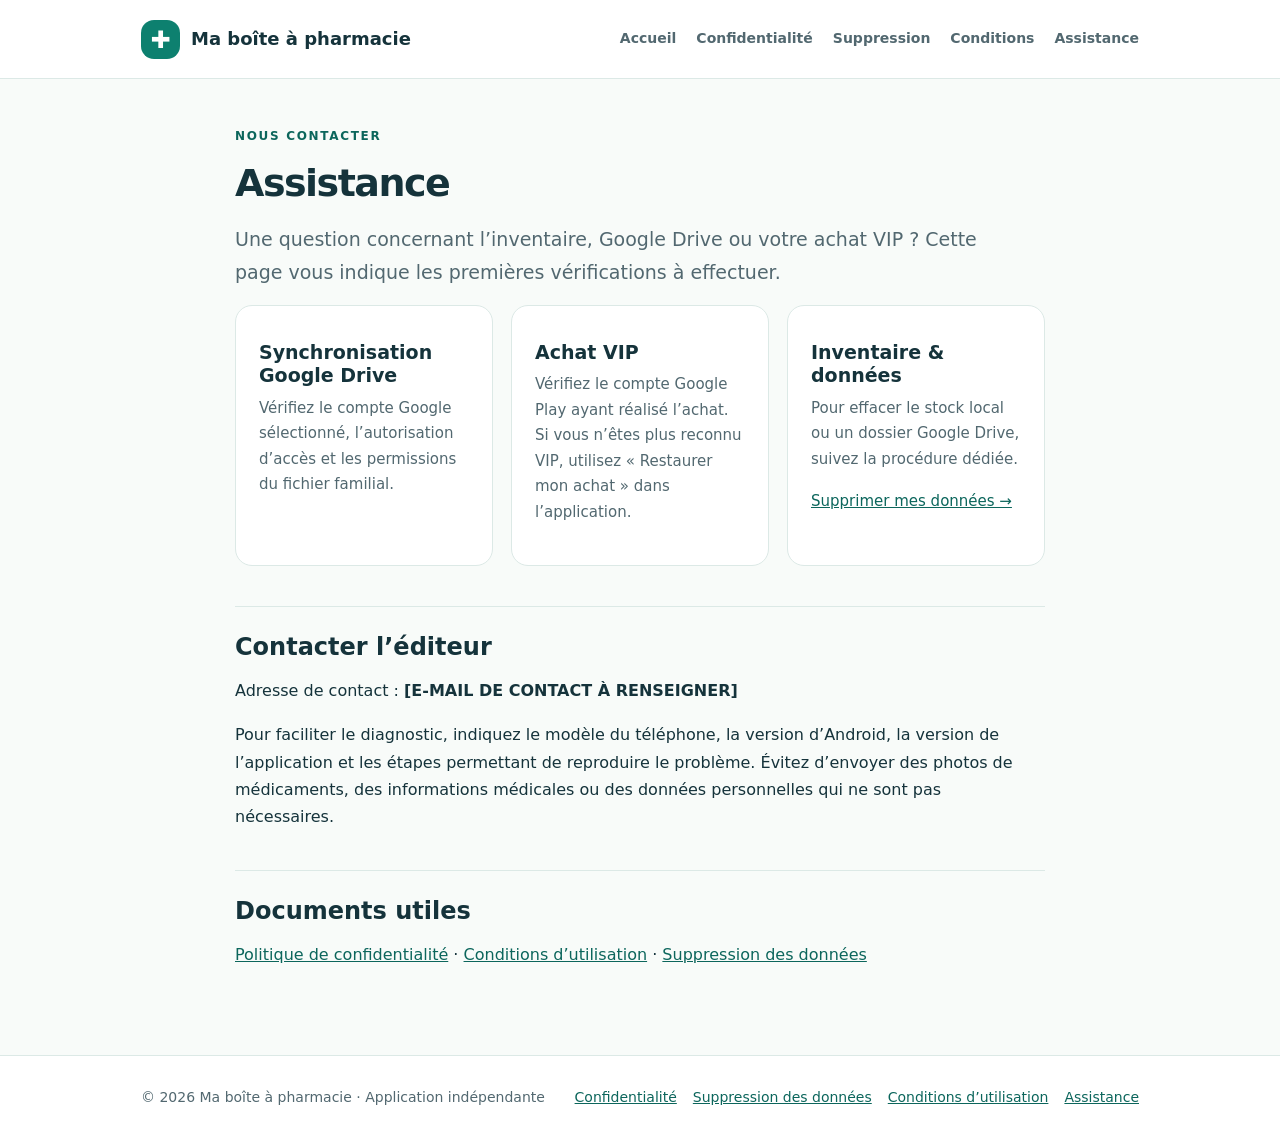
==== assistance.html @ 90584072 "Add files via upload" ====
<!doctype html><html lang="fr"><head><meta charset="utf-8"><meta name="viewport" content="width=device-width,initial-scale=1"><meta name="description" content="Aide et contact pour Ma boîte à pharmacie, synchronisation familiale et achat VIP."><meta name="theme-color" content="#0d806f"><title>Assistance · Ma boîte à pharmacie</title><link rel="stylesheet" href="assets/style.css"></head><body><a class="skip" href="#contenu">Aller au contenu</a><header class="top"><div class="wrap nav"><a class="brand" href="index.html"><span class="logo" aria-hidden="true">✚</span> Ma boîte à pharmacie</a><nav class="links" aria-label="Navigation principale"><a href="index.html">Accueil</a><a href="confidentialite.html">Confidentialité</a><a href="suppression.html">Suppression</a><a href="conditions.html">Conditions</a><a href="assistance.html">Assistance</a></nav></div></header><main id="contenu"><div class="wrap doc"><span class="eyebrow">Nous contacter</span><h1>Assistance</h1><p class="lead">Une question concernant l’inventaire, Google Drive ou votre achat VIP ? Cette page vous indique les premières vérifications à effectuer.</p><div class="grid" style="grid-template-columns:repeat(auto-fit,minmax(220px,1fr))"><article class="tile"><h3>Synchronisation Google Drive</h3><p>Vérifiez le compte Google sélectionné, l’autorisation d’accès et les permissions du fichier familial.</p></article><article class="tile"><h3>Achat VIP</h3><p>Vérifiez le compte Google Play ayant réalisé l’achat. Si vous n’êtes plus reconnu VIP, utilisez « Restaurer mon achat » dans l’application.</p></article><article class="tile"><h3>Inventaire & données</h3><p>Pour effacer le stock local ou un dossier Google Drive, suivez la procédure dédiée.</p><p><a href="suppression.html">Supprimer mes données →</a></p></article></div><h2>Contacter l’éditeur</h2><p>Adresse de contact : <strong>[E-MAIL DE CONTACT À RENSEIGNER]</strong></p><p>Pour faciliter le diagnostic, indiquez le modèle du téléphone, la version d’Android, la version de l’application et les étapes permettant de reproduire le problème. Évitez d’envoyer des photos de médicaments, des informations médicales ou des données personnelles qui ne sont pas nécessaires.</p><h2>Documents utiles</h2><p><a href="confidentialite.html">Politique de confidentialité</a> · <a href="conditions.html">Conditions d’utilisation</a> · <a href="suppression.html">Suppression des données</a></p></div></main><footer class="foot"><div class="wrap footflex"><span class="small">© 2026 Ma boîte à pharmacie · Application indépendante</span><nav><a href="confidentialite.html">Confidentialité</a><a href="suppression.html">Suppression des données</a><a href="conditions.html">Conditions d’utilisation</a><a href="assistance.html">Assistance</a></nav></div></footer></body></html>
---- assets/style.css ----
:root{--ink:#15333b;--muted:#526870;--teal:#0d806f;--teal2:#0c665c;--pale:#eaf6f1;--line:#dce9e6;--bg:#f8fbf9;--white:#fff}*{box-sizing:border-box}html{scroll-behavior:smooth}body{margin:0;color:var(--ink);background:var(--bg);font-family:system-ui,-apple-system,'Segoe UI',sans-serif;line-height:1.7}a{color:var(--teal2)}a:hover{text-decoration-thickness:2px}.wrap{max-width:1050px;margin:auto;padding:0 26px}.skip{position:absolute;left:-999px}.skip:focus{left:12px;top:12px;background:#fff;padding:8px;z-index:10}.top{background:rgba(255,255,255,.95);border-bottom:1px solid var(--line)}.nav{display:flex;gap:22px;align-items:center;justify-content:space-between;min-height:78px}.brand{display:flex;align-items:center;gap:11px;color:var(--ink);text-decoration:none;font-family:system-ui,-apple-system,'Segoe UI',sans-serif;font-weight:800;font-size:18px}.logo{width:39px;height:39px;background:var(--teal);display:grid;place-items:center;border-radius:13px;color:#fff;font-size:24px}.links{display:flex;flex-wrap:wrap;gap:20px}.links a{font-size:14px;text-decoration:none;color:var(--muted);font-weight:700}.links a:hover{color:var(--teal)}.hero{background:linear-gradient(125deg,#e3f5ed,#fbfdfa 70%);padding:82px 0 72px;border-bottom:1px solid var(--line)}.eyebrow{text-transform:uppercase;letter-spacing:.14em;font-weight:800;font-size:12px;color:var(--teal2)}h1,h2,h3{font-family:system-ui,-apple-system,'Segoe UI',sans-serif;line-height:1.24}h1{font-size:clamp(36px,5vw,58px);max-width:780px;letter-spacing:-.04em;margin:12px 0 16px}h2{font-size:27px;margin:40px 0 14px}h3{font-size:19px;margin:26px 0 10px}p{margin:0 0 17px}.lead{color:var(--muted);font-size:19px;max-width:750px}.tag{display:inline-block;border:1px solid #b8ded0;background:#f1faf5;border-radius:999px;padding:3px 12px;font-size:12px;color:var(--teal2);font-weight:700}.actions{display:flex;gap:12px;flex-wrap:wrap;margin-top:25px}.button{background:var(--teal);color:#fff;text-decoration:none;border-radius:10px;padding:12px 19px;font-weight:700;display:inline-block}.button:hover{background:var(--teal2)}.button.alt{background:#fff;color:var(--teal2);border:1px solid #b7dcd2}.section{padding:56px 0}.grid{display:grid;grid-template-columns:repeat(3,1fr);gap:18px}.tile{background:#fff;border:1px solid var(--line);border-radius:17px;padding:23px}.tile h3{margin:12px 0 8px}.tile p{color:var(--muted);font-size:15px}.pict{font-size:27px;color:var(--teal)}.notice{border-left:4px solid var(--teal);background:var(--pale);padding:17px 20px;border-radius:0 10px 10px 0;margin:22px 0}.doc{max-width:810px;padding:42px 0 70px}.doc h1{font-size:38px}.doc h2{border-top:1px solid var(--line);padding-top:26px;font-size:24px}.doc li{margin-bottom:8px}.toc{background:#fff;border:1px solid var(--line);padding:17px 24px;border-radius:14px;margin:25px 0}.toc ol{margin:8px 0;padding-left:20px}.toc li{margin:3px 0}.small{font-size:14px;color:var(--muted)}.foot{border-top:1px solid var(--line);padding:30px 0;background:#fff}.footflex{display:flex;justify-content:space-between;gap:20px;flex-wrap:wrap}.foot nav{display:flex;flex-wrap:wrap;gap:16px}.foot a{font-size:14px}.alert{padding:14px 17px;border:1px dashed #c49d56;background:#fff9eb;border-radius:9px}.steps{counter-reset:st}.step{display:flex;gap:15px;margin:24px 0}.num{flex-shrink:0;display:grid;place-items:center;width:33px;height:33px;border-radius:50%;background:var(--pale);color:var(--teal);font-weight:800}.step h3{margin:1px 0 5px}@media(max-width:700px){.nav{align-items:flex-start;flex-direction:column;padding-top:16px;padding-bottom:16px;gap:12px}.links{gap:12px}.grid{grid-template-columns:1fr}.hero{padding:54px 0}.section{padding:34px 0}.doc{padding-top:28px}h1{font-size:36px}}
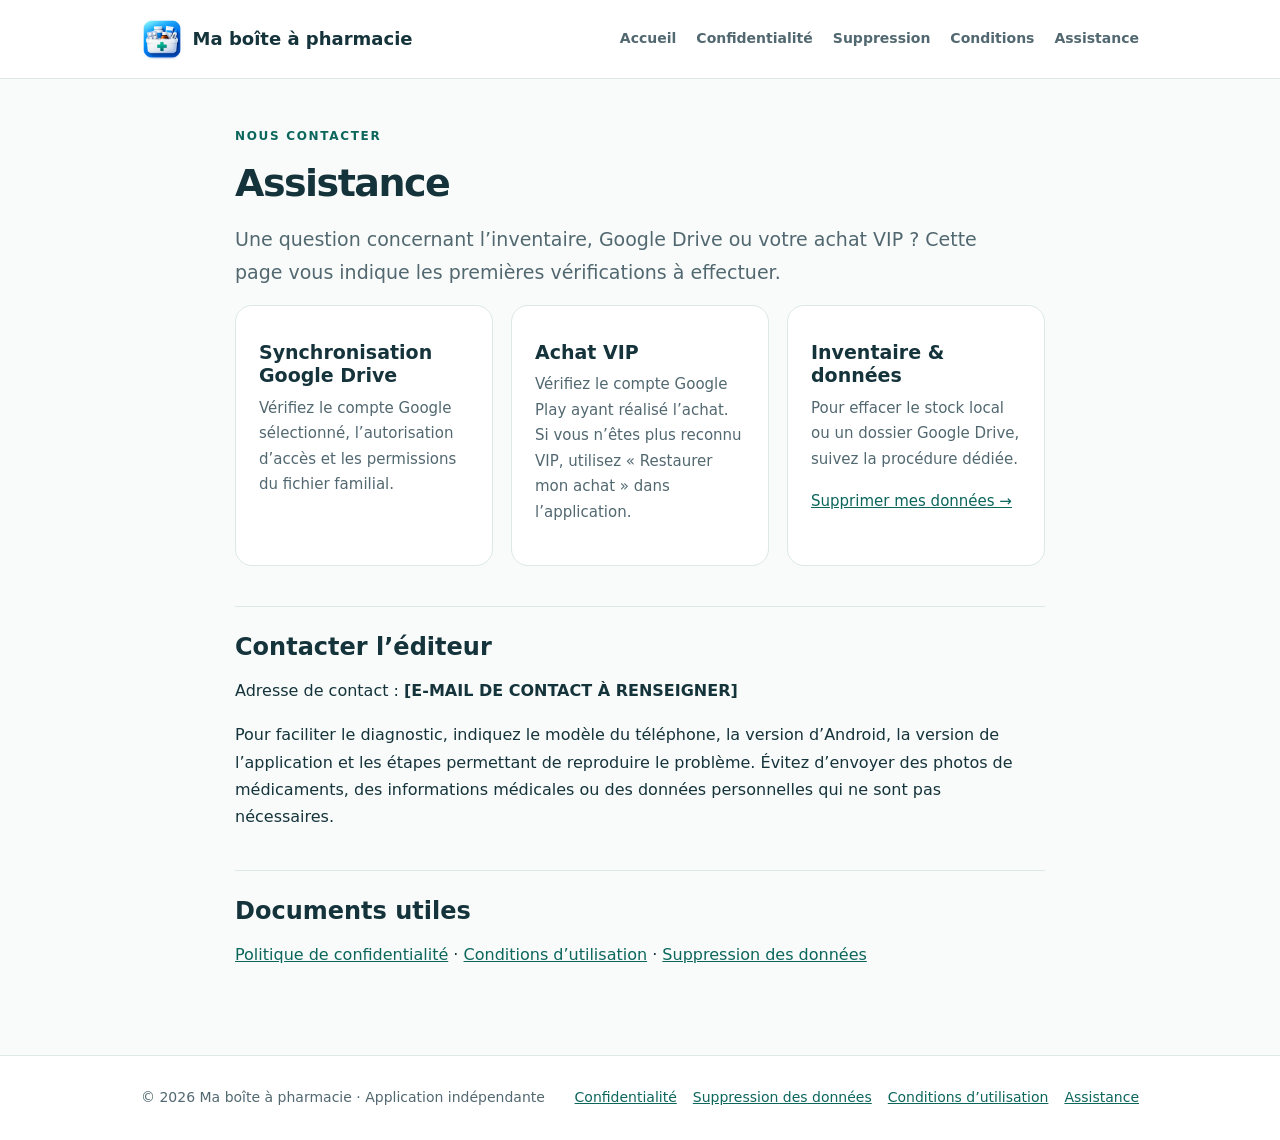
==== commit 135843ef: "Ajout de screenshot, ainsi que les icones" ====
--- a/assistance.html
+++ b/assistance.html
@@ -1 +1,2 @@
-<!doctype html><html lang="fr"><head><meta charset="utf-8"><meta name="viewport" content="width=device-width,initial-scale=1"><meta name="description" content="Aide et contact pour Ma boîte à pharmacie, synchronisation familiale et achat VIP."><meta name="theme-color" content="#0d806f"><title>Assistance · Ma boîte à pharmacie</title><link rel="stylesheet" href="assets/style.css"></head><body><a class="skip" href="#contenu">Aller au contenu</a><header class="top"><div class="wrap nav"><a class="brand" href="index.html"><span class="logo" aria-hidden="true">✚</span> Ma boîte à pharmacie</a><nav class="links" aria-label="Navigation principale"><a href="index.html">Accueil</a><a href="confidentialite.html">Confidentialité</a><a href="suppression.html">Suppression</a><a href="conditions.html">Conditions</a><a href="assistance.html">Assistance</a></nav></div></header><main id="contenu"><div class="wrap doc"><span class="eyebrow">Nous contacter</span><h1>Assistance</h1><p class="lead">Une question concernant l’inventaire, Google Drive ou votre achat VIP ? Cette page vous indique les premières vérifications à effectuer.</p><div class="grid" style="grid-template-columns:repeat(auto-fit,minmax(220px,1fr))"><article class="tile"><h3>Synchronisation Google Drive</h3><p>Vérifiez le compte Google sélectionné, l’autorisation d’accès et les permissions du fichier familial.</p></article><article class="tile"><h3>Achat VIP</h3><p>Vérifiez le compte Google Play ayant réalisé l’achat. Si vous n’êtes plus reconnu VIP, utilisez « Restaurer mon achat » dans l’application.</p></article><article class="tile"><h3>Inventaire & données</h3><p>Pour effacer le stock local ou un dossier Google Drive, suivez la procédure dédiée.</p><p><a href="suppression.html">Supprimer mes données →</a></p></article></div><h2>Contacter l’éditeur</h2><p>Adresse de contact : <strong>[E-MAIL DE CONTACT À RENSEIGNER]</strong></p><p>Pour faciliter le diagnostic, indiquez le modèle du téléphone, la version d’Android, la version de l’application et les étapes permettant de reproduire le problème. Évitez d’envoyer des photos de médicaments, des informations médicales ou des données personnelles qui ne sont pas nécessaires.</p><h2>Documents utiles</h2><p><a href="confidentialite.html">Politique de confidentialité</a> · <a href="conditions.html">Conditions d’utilisation</a> · <a href="suppression.html">Suppression des données</a></p></div></main><footer class="foot"><div class="wrap footflex"><span class="small">© 2026 Ma boîte à pharmacie · Application indépendante</span><nav><a href="confidentialite.html">Confidentialité</a><a href="suppression.html">Suppression des données</a><a href="conditions.html">Conditions d’utilisation</a><a href="assistance.html">Assistance</a></nav></div></footer></body></html>+<!DOCTYPE html>
+<html lang="fr"><head><meta charset="utf-8"/><meta content="width=device-width,initial-scale=1" name="viewport"/><meta content="Aide et contact pour Ma boîte à pharmacie, synchronisation familiale et achat VIP." name="description"/><meta content="#0d806f" name="theme-color"/><title>Assistance · Ma boîte à pharmacie</title><link href="assets/style.css" rel="stylesheet"/><link href="favicon.ico" rel="icon" type="image/x-icon"/><link href="assets/icon-192.png" rel="icon" sizes="192x192" type="image/png"/><link href="assets/apple-touch-icon.png" rel="apple-touch-icon"/></head><body><a class="skip" href="#contenu">Aller au contenu</a><header class="top"><div class="wrap nav"><a class="brand" href="index.html"><img alt="" class="brand-icon" height="42" src="assets/icone-application.png" width="42"/> Ma boîte à pharmacie</a><nav aria-label="Navigation principale" class="links"><a href="index.html">Accueil</a><a href="confidentialite.html">Confidentialité</a><a href="suppression.html">Suppression</a><a href="conditions.html">Conditions</a><a href="assistance.html">Assistance</a></nav></div></header><main id="contenu"><div class="wrap doc"><span class="eyebrow">Nous contacter</span><h1>Assistance</h1><p class="lead">Une question concernant l’inventaire, Google Drive ou votre achat VIP ? Cette page vous indique les premières vérifications à effectuer.</p><div class="grid" style="grid-template-columns:repeat(auto-fit,minmax(220px,1fr))"><article class="tile"><h3>Synchronisation Google Drive</h3><p>Vérifiez le compte Google sélectionné, l’autorisation d’accès et les permissions du fichier familial.</p></article><article class="tile"><h3>Achat VIP</h3><p>Vérifiez le compte Google Play ayant réalisé l’achat. Si vous n’êtes plus reconnu VIP, utilisez « Restaurer mon achat » dans l’application.</p></article><article class="tile"><h3>Inventaire &amp; données</h3><p>Pour effacer le stock local ou un dossier Google Drive, suivez la procédure dédiée.</p><p><a href="suppression.html">Supprimer mes données →</a></p></article></div><h2>Contacter l’éditeur</h2><p>Adresse de contact : <strong>[E-MAIL DE CONTACT À RENSEIGNER]</strong></p><p>Pour faciliter le diagnostic, indiquez le modèle du téléphone, la version d’Android, la version de l’application et les étapes permettant de reproduire le problème. Évitez d’envoyer des photos de médicaments, des informations médicales ou des données personnelles qui ne sont pas nécessaires.</p><h2>Documents utiles</h2><p><a href="confidentialite.html">Politique de confidentialité</a> · <a href="conditions.html">Conditions d’utilisation</a> · <a href="suppression.html">Suppression des données</a></p></div></main><footer class="foot"><div class="wrap footflex"><span class="small">© 2026 Ma boîte à pharmacie · Application indépendante</span><nav><a href="confidentialite.html">Confidentialité</a><a href="suppression.html">Suppression des données</a><a href="conditions.html">Conditions d’utilisation</a><a href="assistance.html">Assistance</a></nav></div></footer></body></html>
--- a/assets/style.css
+++ b/assets/style.css
@@ -1 +1,22 @@
-:root{--ink:#15333b;--muted:#526870;--teal:#0d806f;--teal2:#0c665c;--pale:#eaf6f1;--line:#dce9e6;--bg:#f8fbf9;--white:#fff}*{box-sizing:border-box}html{scroll-behavior:smooth}body{margin:0;color:var(--ink);background:var(--bg);font-family:system-ui,-apple-system,'Segoe UI',sans-serif;line-height:1.7}a{color:var(--teal2)}a:hover{text-decoration-thickness:2px}.wrap{max-width:1050px;margin:auto;padding:0 26px}.skip{position:absolute;left:-999px}.skip:focus{left:12px;top:12px;background:#fff;padding:8px;z-index:10}.top{background:rgba(255,255,255,.95);border-bottom:1px solid var(--line)}.nav{display:flex;gap:22px;align-items:center;justify-content:space-between;min-height:78px}.brand{display:flex;align-items:center;gap:11px;color:var(--ink);text-decoration:none;font-family:system-ui,-apple-system,'Segoe UI',sans-serif;font-weight:800;font-size:18px}.logo{width:39px;height:39px;background:var(--teal);display:grid;place-items:center;border-radius:13px;color:#fff;font-size:24px}.links{display:flex;flex-wrap:wrap;gap:20px}.links a{font-size:14px;text-decoration:none;color:var(--muted);font-weight:700}.links a:hover{color:var(--teal)}.hero{background:linear-gradient(125deg,#e3f5ed,#fbfdfa 70%);padding:82px 0 72px;border-bottom:1px solid var(--line)}.eyebrow{text-transform:uppercase;letter-spacing:.14em;font-weight:800;font-size:12px;color:var(--teal2)}h1,h2,h3{font-family:system-ui,-apple-system,'Segoe UI',sans-serif;line-height:1.24}h1{font-size:clamp(36px,5vw,58px);max-width:780px;letter-spacing:-.04em;margin:12px 0 16px}h2{font-size:27px;margin:40px 0 14px}h3{font-size:19px;margin:26px 0 10px}p{margin:0 0 17px}.lead{color:var(--muted);font-size:19px;max-width:750px}.tag{display:inline-block;border:1px solid #b8ded0;background:#f1faf5;border-radius:999px;padding:3px 12px;font-size:12px;color:var(--teal2);font-weight:700}.actions{display:flex;gap:12px;flex-wrap:wrap;margin-top:25px}.button{background:var(--teal);color:#fff;text-decoration:none;border-radius:10px;padding:12px 19px;font-weight:700;display:inline-block}.button:hover{background:var(--teal2)}.button.alt{background:#fff;color:var(--teal2);border:1px solid #b7dcd2}.section{padding:56px 0}.grid{display:grid;grid-template-columns:repeat(3,1fr);gap:18px}.tile{background:#fff;border:1px solid var(--line);border-radius:17px;padding:23px}.tile h3{margin:12px 0 8px}.tile p{color:var(--muted);font-size:15px}.pict{font-size:27px;color:var(--teal)}.notice{border-left:4px solid var(--teal);background:var(--pale);padding:17px 20px;border-radius:0 10px 10px 0;margin:22px 0}.doc{max-width:810px;padding:42px 0 70px}.doc h1{font-size:38px}.doc h2{border-top:1px solid var(--line);padding-top:26px;font-size:24px}.doc li{margin-bottom:8px}.toc{background:#fff;border:1px solid var(--line);padding:17px 24px;border-radius:14px;margin:25px 0}.toc ol{margin:8px 0;padding-left:20px}.toc li{margin:3px 0}.small{font-size:14px;color:var(--muted)}.foot{border-top:1px solid var(--line);padding:30px 0;background:#fff}.footflex{display:flex;justify-content:space-between;gap:20px;flex-wrap:wrap}.foot nav{display:flex;flex-wrap:wrap;gap:16px}.foot a{font-size:14px}.alert{padding:14px 17px;border:1px dashed #c49d56;background:#fff9eb;border-radius:9px}.steps{counter-reset:st}.step{display:flex;gap:15px;margin:24px 0}.num{flex-shrink:0;display:grid;place-items:center;width:33px;height:33px;border-radius:50%;background:var(--pale);color:var(--teal);font-weight:800}.step h3{margin:1px 0 5px}@media(max-width:700px){.nav{align-items:flex-start;flex-direction:column;padding-top:16px;padding-bottom:16px;gap:12px}.links{gap:12px}.grid{grid-template-columns:1fr}.hero{padding:54px 0}.section{padding:34px 0}.doc{padding-top:28px}h1{font-size:36px}}+:root{--ink:#15333b;--muted:#526870;--teal:#0d806f;--teal2:#0c665c;--pale:#eaf6f1;--line:#dce9e6;--bg:#f8fbf9;--white:#fff}*{box-sizing:border-box}html{scroll-behavior:smooth}body{margin:0;color:var(--ink);background:var(--bg);font-family:system-ui,-apple-system,'Segoe UI',sans-serif;line-height:1.7}a{color:var(--teal2)}a:hover{text-decoration-thickness:2px}.wrap{max-width:1050px;margin:auto;padding:0 26px}.skip{position:absolute;left:-999px}.skip:focus{left:12px;top:12px;background:#fff;padding:8px;z-index:10}.top{background:rgba(255,255,255,.95);border-bottom:1px solid var(--line)}.nav{display:flex;gap:22px;align-items:center;justify-content:space-between;min-height:78px}.brand{display:flex;align-items:center;gap:11px;color:var(--ink);text-decoration:none;font-family:system-ui,-apple-system,'Segoe UI',sans-serif;font-weight:800;font-size:18px}.logo{width:39px;height:39px;background:var(--teal);display:grid;place-items:center;border-radius:13px;color:#fff;font-size:24px}.links{display:flex;flex-wrap:wrap;gap:20px}.links a{font-size:14px;text-decoration:none;color:var(--muted);font-weight:700}.links a:hover{color:var(--teal)}.hero{background:linear-gradient(125deg,#e3f5ed,#fbfdfa 70%);padding:82px 0 72px;border-bottom:1px solid var(--line)}.eyebrow{text-transform:uppercase;letter-spacing:.14em;font-weight:800;font-size:12px;color:var(--teal2)}h1,h2,h3{font-family:system-ui,-apple-system,'Segoe UI',sans-serif;line-height:1.24}h1{font-size:clamp(36px,5vw,58px);max-width:780px;letter-spacing:-.04em;margin:12px 0 16px}h2{font-size:27px;margin:40px 0 14px}h3{font-size:19px;margin:26px 0 10px}p{margin:0 0 17px}.lead{color:var(--muted);font-size:19px;max-width:750px}.tag{display:inline-block;border:1px solid #b8ded0;background:#f1faf5;border-radius:999px;padding:3px 12px;font-size:12px;color:var(--teal2);font-weight:700}.actions{display:flex;gap:12px;flex-wrap:wrap;margin-top:25px}.button{background:var(--teal);color:#fff;text-decoration:none;border-radius:10px;padding:12px 19px;font-weight:700;display:inline-block}.button:hover{background:var(--teal2)}.button.alt{background:#fff;color:var(--teal2);border:1px solid #b7dcd2}.section{padding:56px 0}.grid{display:grid;grid-template-columns:repeat(3,1fr);gap:18px}.tile{background:#fff;border:1px solid var(--line);border-radius:17px;padding:23px}.tile h3{margin:12px 0 8px}.tile p{color:var(--muted);font-size:15px}.pict{font-size:27px;color:var(--teal)}.notice{border-left:4px solid var(--teal);background:var(--pale);padding:17px 20px;border-radius:0 10px 10px 0;margin:22px 0}.doc{max-width:810px;padding:42px 0 70px}.doc h1{font-size:38px}.doc h2{border-top:1px solid var(--line);padding-top:26px;font-size:24px}.doc li{margin-bottom:8px}.toc{background:#fff;border:1px solid var(--line);padding:17px 24px;border-radius:14px;margin:25px 0}.toc ol{margin:8px 0;padding-left:20px}.toc li{margin:3px 0}.small{font-size:14px;color:var(--muted)}.foot{border-top:1px solid var(--line);padding:30px 0;background:#fff}.footflex{display:flex;justify-content:space-between;gap:20px;flex-wrap:wrap}.foot nav{display:flex;flex-wrap:wrap;gap:16px}.foot a{font-size:14px}.alert{padding:14px 17px;border:1px dashed #c49d56;background:#fff9eb;border-radius:9px}.steps{counter-reset:st}.step{display:flex;gap:15px;margin:24px 0}.num{flex-shrink:0;display:grid;place-items:center;width:33px;height:33px;border-radius:50%;background:var(--pale);color:var(--teal);font-weight:800}.step h3{margin:1px 0 5px}@media(max-width:700px){.nav{align-items:flex-start;flex-direction:column;padding-top:16px;padding-bottom:16px;gap:12px}.links{gap:12px}.grid{grid-template-columns:1fr}.hero{padding:54px 0}.section{padding:34px 0}.doc{padding-top:28px}h1{font-size:36px}}
+/* Site V2 : vraie identité visuelle et captures Android */
+.brand { display:inline-flex; align-items:center; gap:.6rem; }
+.brand .brand-icon { width:42px; height:42px; object-fit:contain; border-radius:11px; flex-shrink:0; }
+.hero-layout { display:grid; grid-template-columns:minmax(0,1.45fr) minmax(220px,.65fr); align-items:center; gap:clamp(2rem,5vw,5rem); }
+.hero-copy { min-width:0; }
+.hero-visual { justify-self:center; text-align:center; max-width:260px; width:100%; border:8px solid #f1f5f5; border-radius:27px; background:#f8fbfa; box-shadow:0 22px 48px rgba(9,59,55,.18); transform:rotate(2deg); overflow:hidden; }
+.hero-visual img { display:block; width:100%; height:auto; max-height:390px; object-fit:cover; object-position:top; }
+.visual-label { display:block; padding:10px 12px; color:#184840; font-size:.79rem; font-weight:700; background:#edf7f3; }
+.showcase { background:#f2f8f6; }
+.showcase-intro { max-width:720px; }
+.screen-grid { display:grid; grid-template-columns:repeat(auto-fit,minmax(175px,1fr)); gap:20px; margin-top:26px; }
+.screen-card { background:white; overflow:hidden; border-radius:18px; border:1px solid #ddece8; box-shadow:0 8px 25px rgba(21,51,59,.07); display:flex; flex-direction:column; }
+.screen-card img { display:block; width:100%; aspect-ratio:9/16; object-fit:cover; object-position:top; background:#e7f1ee; }
+.screen-caption { padding:16px 15px 18px; }
+.screen-caption h3 { font-size:1rem; line-height:1.25; margin:0 0 8px; }
+.screen-caption p { font-size:.88rem; margin:0; line-height:1.5; color:#526870; }
+.screen-note { margin-top:20px; font-size:.85rem; color:#526870; }
+.future-shot { background:#e9f7f2; border-left:4px solid #0d806f; padding:18px 21px; border-radius:11px; margin:25px 0; }
+.future-shot p { margin:8px 0 0; }
+@media(max-width:700px){.hero-layout{grid-template-columns:1fr}.hero-visual{display:none}.screen-grid{grid-template-columns:repeat(2,minmax(0,1fr));gap:12px}.screen-caption{padding:13px 11px}.screen-caption h3{font-size:.9rem}.screen-caption p{font-size:.8rem}}
+@media(max-width:390px){.screen-grid{grid-template-columns:1fr 1fr}.brand .brand-icon{width:34px;height:34px}}
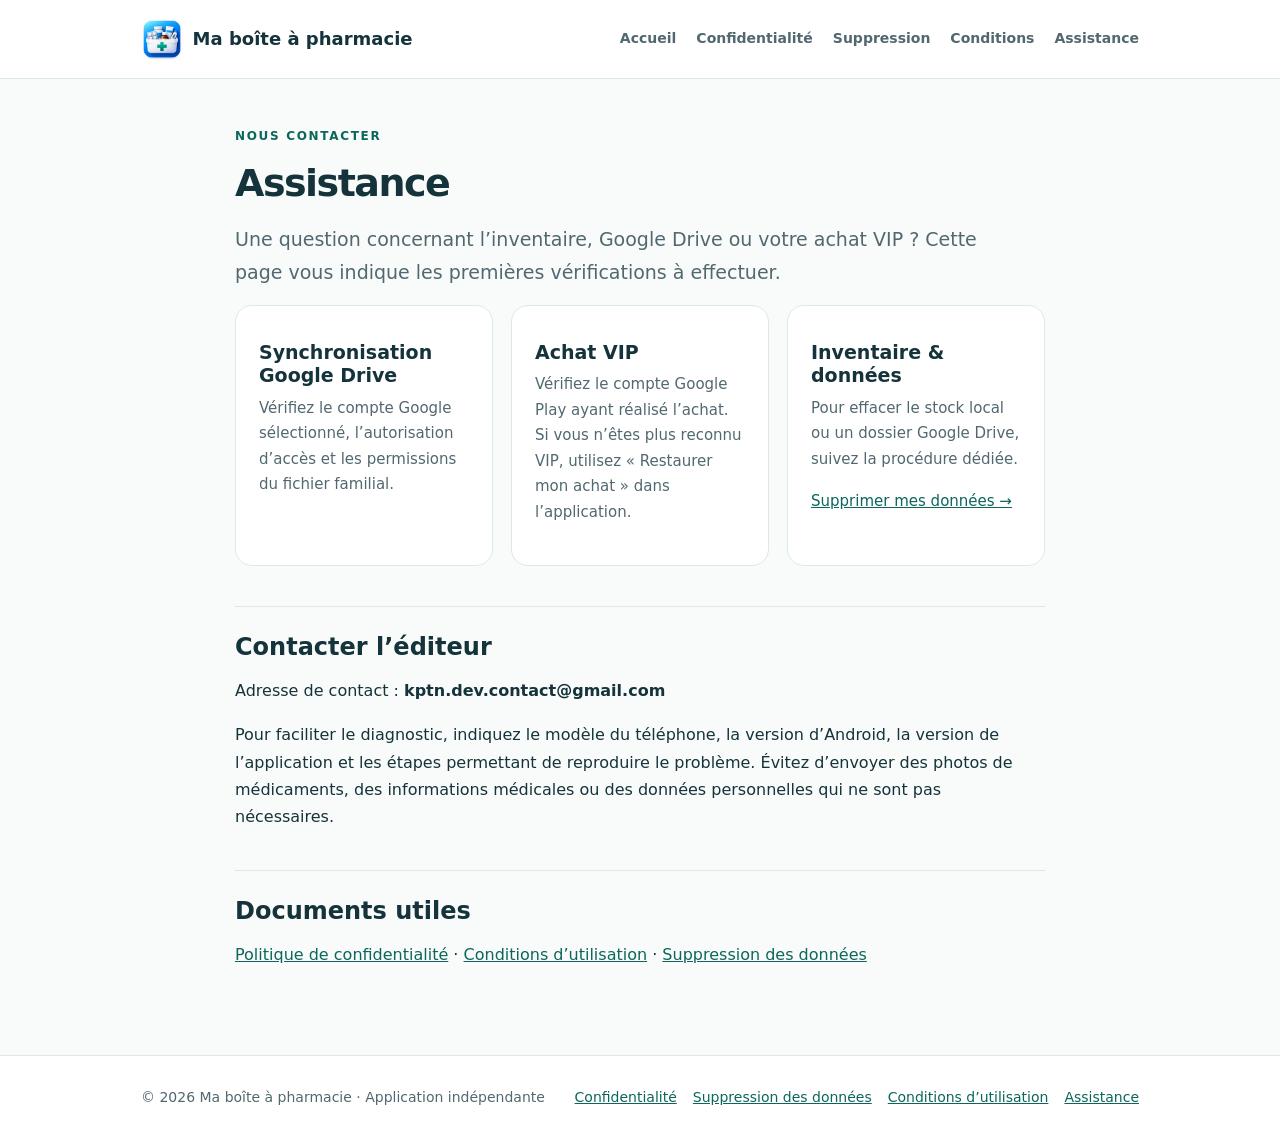
==== commit b0e99074: "Ajout du nom et email" ====
--- a/assistance.html
+++ b/assistance.html
@@ -1,2 +1,2 @@
 <!DOCTYPE html>
-<html lang="fr"><head><meta charset="utf-8"/><meta content="width=device-width,initial-scale=1" name="viewport"/><meta content="Aide et contact pour Ma boîte à pharmacie, synchronisation familiale et achat VIP." name="description"/><meta content="#0d806f" name="theme-color"/><title>Assistance · Ma boîte à pharmacie</title><link href="assets/style.css" rel="stylesheet"/><link href="favicon.ico" rel="icon" type="image/x-icon"/><link href="assets/icon-192.png" rel="icon" sizes="192x192" type="image/png"/><link href="assets/apple-touch-icon.png" rel="apple-touch-icon"/></head><body><a class="skip" href="#contenu">Aller au contenu</a><header class="top"><div class="wrap nav"><a class="brand" href="index.html"><img alt="" class="brand-icon" height="42" src="assets/icone-application.png" width="42"/> Ma boîte à pharmacie</a><nav aria-label="Navigation principale" class="links"><a href="index.html">Accueil</a><a href="confidentialite.html">Confidentialité</a><a href="suppression.html">Suppression</a><a href="conditions.html">Conditions</a><a href="assistance.html">Assistance</a></nav></div></header><main id="contenu"><div class="wrap doc"><span class="eyebrow">Nous contacter</span><h1>Assistance</h1><p class="lead">Une question concernant l’inventaire, Google Drive ou votre achat VIP ? Cette page vous indique les premières vérifications à effectuer.</p><div class="grid" style="grid-template-columns:repeat(auto-fit,minmax(220px,1fr))"><article class="tile"><h3>Synchronisation Google Drive</h3><p>Vérifiez le compte Google sélectionné, l’autorisation d’accès et les permissions du fichier familial.</p></article><article class="tile"><h3>Achat VIP</h3><p>Vérifiez le compte Google Play ayant réalisé l’achat. Si vous n’êtes plus reconnu VIP, utilisez « Restaurer mon achat » dans l’application.</p></article><article class="tile"><h3>Inventaire &amp; données</h3><p>Pour effacer le stock local ou un dossier Google Drive, suivez la procédure dédiée.</p><p><a href="suppression.html">Supprimer mes données →</a></p></article></div><h2>Contacter l’éditeur</h2><p>Adresse de contact : <strong>[E-MAIL DE CONTACT À RENSEIGNER]</strong></p><p>Pour faciliter le diagnostic, indiquez le modèle du téléphone, la version d’Android, la version de l’application et les étapes permettant de reproduire le problème. Évitez d’envoyer des photos de médicaments, des informations médicales ou des données personnelles qui ne sont pas nécessaires.</p><h2>Documents utiles</h2><p><a href="confidentialite.html">Politique de confidentialité</a> · <a href="conditions.html">Conditions d’utilisation</a> · <a href="suppression.html">Suppression des données</a></p></div></main><footer class="foot"><div class="wrap footflex"><span class="small">© 2026 Ma boîte à pharmacie · Application indépendante</span><nav><a href="confidentialite.html">Confidentialité</a><a href="suppression.html">Suppression des données</a><a href="conditions.html">Conditions d’utilisation</a><a href="assistance.html">Assistance</a></nav></div></footer></body></html>+<html lang="fr"><head><meta charset="utf-8"/><meta content="width=device-width,initial-scale=1" name="viewport"/><meta content="Aide et contact pour Ma boîte à pharmacie, synchronisation familiale et achat VIP." name="description"/><meta content="#0d806f" name="theme-color"/><title>Assistance · Ma boîte à pharmacie</title><link href="assets/style.css" rel="stylesheet"/><link href="favicon.ico" rel="icon" type="image/x-icon"/><link href="assets/icon-192.png" rel="icon" sizes="192x192" type="image/png"/><link href="assets/apple-touch-icon.png" rel="apple-touch-icon"/></head><body><a class="skip" href="#contenu">Aller au contenu</a><header class="top"><div class="wrap nav"><a class="brand" href="index.html"><img alt="" class="brand-icon" height="42" src="assets/icone-application.png" width="42"/> Ma boîte à pharmacie</a><nav aria-label="Navigation principale" class="links"><a href="index.html">Accueil</a><a href="confidentialite.html">Confidentialité</a><a href="suppression.html">Suppression</a><a href="conditions.html">Conditions</a><a href="assistance.html">Assistance</a></nav></div></header><main id="contenu"><div class="wrap doc"><span class="eyebrow">Nous contacter</span><h1>Assistance</h1><p class="lead">Une question concernant l’inventaire, Google Drive ou votre achat VIP ? Cette page vous indique les premières vérifications à effectuer.</p><div class="grid" style="grid-template-columns:repeat(auto-fit,minmax(220px,1fr))"><article class="tile"><h3>Synchronisation Google Drive</h3><p>Vérifiez le compte Google sélectionné, l’autorisation d’accès et les permissions du fichier familial.</p></article><article class="tile"><h3>Achat VIP</h3><p>Vérifiez le compte Google Play ayant réalisé l’achat. Si vous n’êtes plus reconnu VIP, utilisez « Restaurer mon achat » dans l’application.</p></article><article class="tile"><h3>Inventaire &amp; données</h3><p>Pour effacer le stock local ou un dossier Google Drive, suivez la procédure dédiée.</p><p><a href="suppression.html">Supprimer mes données →</a></p></article></div><h2>Contacter l’éditeur</h2><p>Adresse de contact : <strong>kptn.dev.contact@gmail.com</strong></p><p>Pour faciliter le diagnostic, indiquez le modèle du téléphone, la version d’Android, la version de l’application et les étapes permettant de reproduire le problème. Évitez d’envoyer des photos de médicaments, des informations médicales ou des données personnelles qui ne sont pas nécessaires.</p><h2>Documents utiles</h2><p><a href="confidentialite.html">Politique de confidentialité</a> · <a href="conditions.html">Conditions d’utilisation</a> · <a href="suppression.html">Suppression des données</a></p></div></main><footer class="foot"><div class="wrap footflex"><span class="small">© 2026 Ma boîte à pharmacie · Application indépendante</span><nav><a href="confidentialite.html">Confidentialité</a><a href="suppression.html">Suppression des données</a><a href="conditions.html">Conditions d’utilisation</a><a href="assistance.html">Assistance</a></nav></div></footer></body></html>
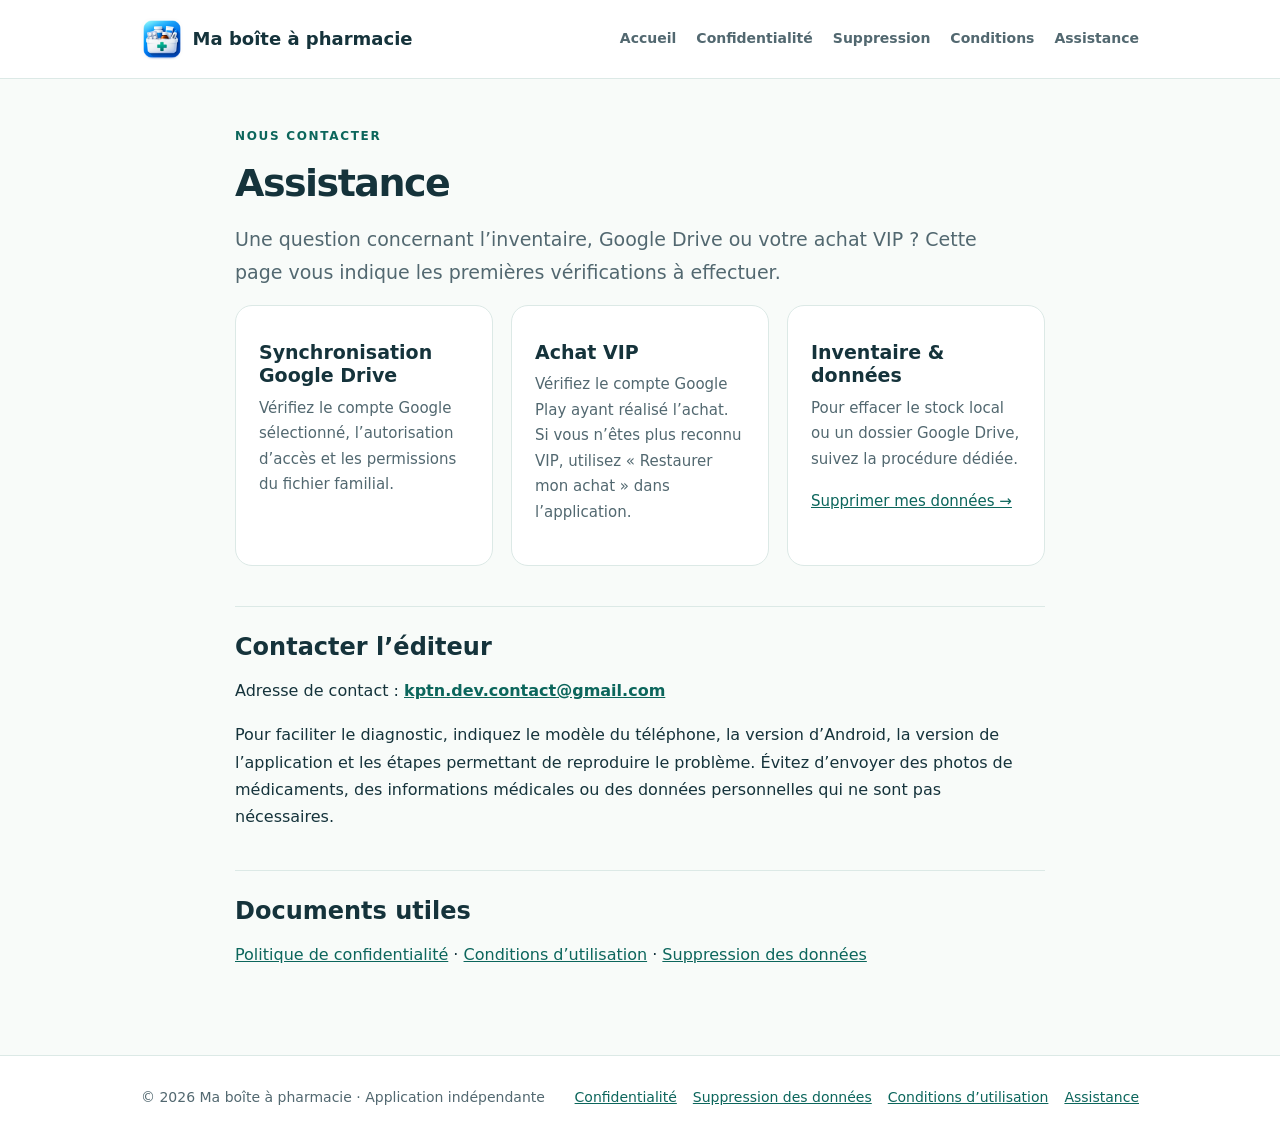
==== commit a880b0ab: "Correction page d'accueil, stock et conditions d'utilisation" ====
--- a/assistance.html
+++ b/assistance.html
@@ -1,2 +1,2 @@
 <!DOCTYPE html>
-<html lang="fr"><head><meta charset="utf-8"/><meta content="width=device-width,initial-scale=1" name="viewport"/><meta content="Aide et contact pour Ma boîte à pharmacie, synchronisation familiale et achat VIP." name="description"/><meta content="#0d806f" name="theme-color"/><title>Assistance · Ma boîte à pharmacie</title><link href="assets/style.css" rel="stylesheet"/><link href="favicon.ico" rel="icon" type="image/x-icon"/><link href="assets/icon-192.png" rel="icon" sizes="192x192" type="image/png"/><link href="assets/apple-touch-icon.png" rel="apple-touch-icon"/></head><body><a class="skip" href="#contenu">Aller au contenu</a><header class="top"><div class="wrap nav"><a class="brand" href="index.html"><img alt="" class="brand-icon" height="42" src="assets/icone-application.png" width="42"/> Ma boîte à pharmacie</a><nav aria-label="Navigation principale" class="links"><a href="index.html">Accueil</a><a href="confidentialite.html">Confidentialité</a><a href="suppression.html">Suppression</a><a href="conditions.html">Conditions</a><a href="assistance.html">Assistance</a></nav></div></header><main id="contenu"><div class="wrap doc"><span class="eyebrow">Nous contacter</span><h1>Assistance</h1><p class="lead">Une question concernant l’inventaire, Google Drive ou votre achat VIP ? Cette page vous indique les premières vérifications à effectuer.</p><div class="grid" style="grid-template-columns:repeat(auto-fit,minmax(220px,1fr))"><article class="tile"><h3>Synchronisation Google Drive</h3><p>Vérifiez le compte Google sélectionné, l’autorisation d’accès et les permissions du fichier familial.</p></article><article class="tile"><h3>Achat VIP</h3><p>Vérifiez le compte Google Play ayant réalisé l’achat. Si vous n’êtes plus reconnu VIP, utilisez « Restaurer mon achat » dans l’application.</p></article><article class="tile"><h3>Inventaire &amp; données</h3><p>Pour effacer le stock local ou un dossier Google Drive, suivez la procédure dédiée.</p><p><a href="suppression.html">Supprimer mes données →</a></p></article></div><h2>Contacter l’éditeur</h2><p>Adresse de contact : <strong>kptn.dev.contact@gmail.com</strong></p><p>Pour faciliter le diagnostic, indiquez le modèle du téléphone, la version d’Android, la version de l’application et les étapes permettant de reproduire le problème. Évitez d’envoyer des photos de médicaments, des informations médicales ou des données personnelles qui ne sont pas nécessaires.</p><h2>Documents utiles</h2><p><a href="confidentialite.html">Politique de confidentialité</a> · <a href="conditions.html">Conditions d’utilisation</a> · <a href="suppression.html">Suppression des données</a></p></div></main><footer class="foot"><div class="wrap footflex"><span class="small">© 2026 Ma boîte à pharmacie · Application indépendante</span><nav><a href="confidentialite.html">Confidentialité</a><a href="suppression.html">Suppression des données</a><a href="conditions.html">Conditions d’utilisation</a><a href="assistance.html">Assistance</a></nav></div></footer></body></html>+<html lang="fr"><head><meta charset="utf-8"/><meta content="width=device-width,initial-scale=1" name="viewport"/><meta content="Aide et contact pour Ma boîte à pharmacie, synchronisation familiale et achat VIP." name="description"/><meta content="#0d806f" name="theme-color"/><title>Assistance · Ma boîte à pharmacie</title><link href="assets/style.css" rel="stylesheet"/><link href="favicon.ico" rel="icon" type="image/x-icon"/><link href="assets/icon-192.png" rel="icon" sizes="192x192" type="image/png"/><link href="assets/apple-touch-icon.png" rel="apple-touch-icon"/></head><body><a class="skip" href="#contenu">Aller au contenu</a><header class="top"><div class="wrap nav"><a class="brand" href="index.html"><img alt="" class="brand-icon" height="42" src="assets/icone-application.png" width="42"/> Ma boîte à pharmacie</a><nav aria-label="Navigation principale" class="links"><a href="index.html">Accueil</a><a href="confidentialite.html">Confidentialité</a><a href="suppression.html">Suppression</a><a href="conditions.html">Conditions</a><a href="assistance.html">Assistance</a></nav></div></header><main id="contenu"><div class="wrap doc"><span class="eyebrow">Nous contacter</span><h1>Assistance</h1><p class="lead">Une question concernant l’inventaire, Google Drive ou votre achat VIP ? Cette page vous indique les premières vérifications à effectuer.</p><div class="grid" style="grid-template-columns:repeat(auto-fit,minmax(220px,1fr))"><article class="tile"><h3>Synchronisation Google Drive</h3><p>Vérifiez le compte Google sélectionné, l’autorisation d’accès et les permissions du fichier familial.</p></article><article class="tile"><h3>Achat VIP</h3><p>Vérifiez le compte Google Play ayant réalisé l’achat. Si vous n’êtes plus reconnu VIP, utilisez « Restaurer mon achat » dans l’application.</p></article><article class="tile"><h3>Inventaire &amp; données</h3><p>Pour effacer le stock local ou un dossier Google Drive, suivez la procédure dédiée.</p><p><a href="suppression.html">Supprimer mes données →</a></p></article></div><h2>Contacter l’éditeur</h2><p>Adresse de contact : <strong><a href="mailto:kptn.dev.contact@gmail.com">kptn.dev.contact@gmail.com</a></strong></p><p>Pour faciliter le diagnostic, indiquez le modèle du téléphone, la version d’Android, la version de l’application et les étapes permettant de reproduire le problème. Évitez d’envoyer des photos de médicaments, des informations médicales ou des données personnelles qui ne sont pas nécessaires.</p><h2>Documents utiles</h2><p><a href="confidentialite.html">Politique de confidentialité</a> · <a href="conditions.html">Conditions d’utilisation</a> · <a href="suppression.html">Suppression des données</a></p></div></main><footer class="foot"><div class="wrap footflex"><span class="small">© 2026 Ma boîte à pharmacie · Application indépendante</span><nav><a href="confidentialite.html">Confidentialité</a><a href="suppression.html">Suppression des données</a><a href="conditions.html">Conditions d’utilisation</a><a href="assistance.html">Assistance</a></nav></div></footer></body></html>
--- a/assets/style.css
+++ b/assets/style.css
@@ -20,3 +20,38 @@
 .future-shot p { margin:8px 0 0; }
 @media(max-width:700px){.hero-layout{grid-template-columns:1fr}.hero-visual{display:none}.screen-grid{grid-template-columns:repeat(2,minmax(0,1fr));gap:12px}.screen-caption{padding:13px 11px}.screen-caption h3{font-size:.9rem}.screen-caption p{font-size:.8rem}}
 @media(max-width:390px){.screen-grid{grid-template-columns:1fr 1fr}.brand .brand-icon{width:34px;height:34px}}
+
+/* V2.1 - galerie horizontale : conserver la proportion et l'intégralité des captures */
+.screen-grid {
+  display: flex !important;
+  flex-wrap: nowrap !important;
+  overflow-x: auto;
+  overflow-y: hidden;
+  gap: 18px;
+  padding: 4px 4px 20px;
+  margin-top: 26px;
+  scroll-snap-type: x proximity;
+  scroll-padding-inline: 4px;
+  -webkit-overflow-scrolling: touch;
+  scrollbar-width: thin;
+}
+.screen-card {
+  flex: 0 0 248px !important;
+  width: 248px;
+  min-width: 248px;
+  scroll-snap-align: start;
+}
+.screen-card img {
+  width: 100%;
+  height: 470px;
+  aspect-ratio: auto !important;
+  object-fit: contain !important;
+  object-position: center top !important;
+  background: #edf5f1;
+}
+.screen-caption { flex: 1; }
+@media (max-width: 640px) {
+  .screen-grid { gap: 14px; }
+  .screen-card { flex-basis: 220px !important; width: 220px; min-width: 220px; }
+  .screen-card img { height: 435px; }
+}
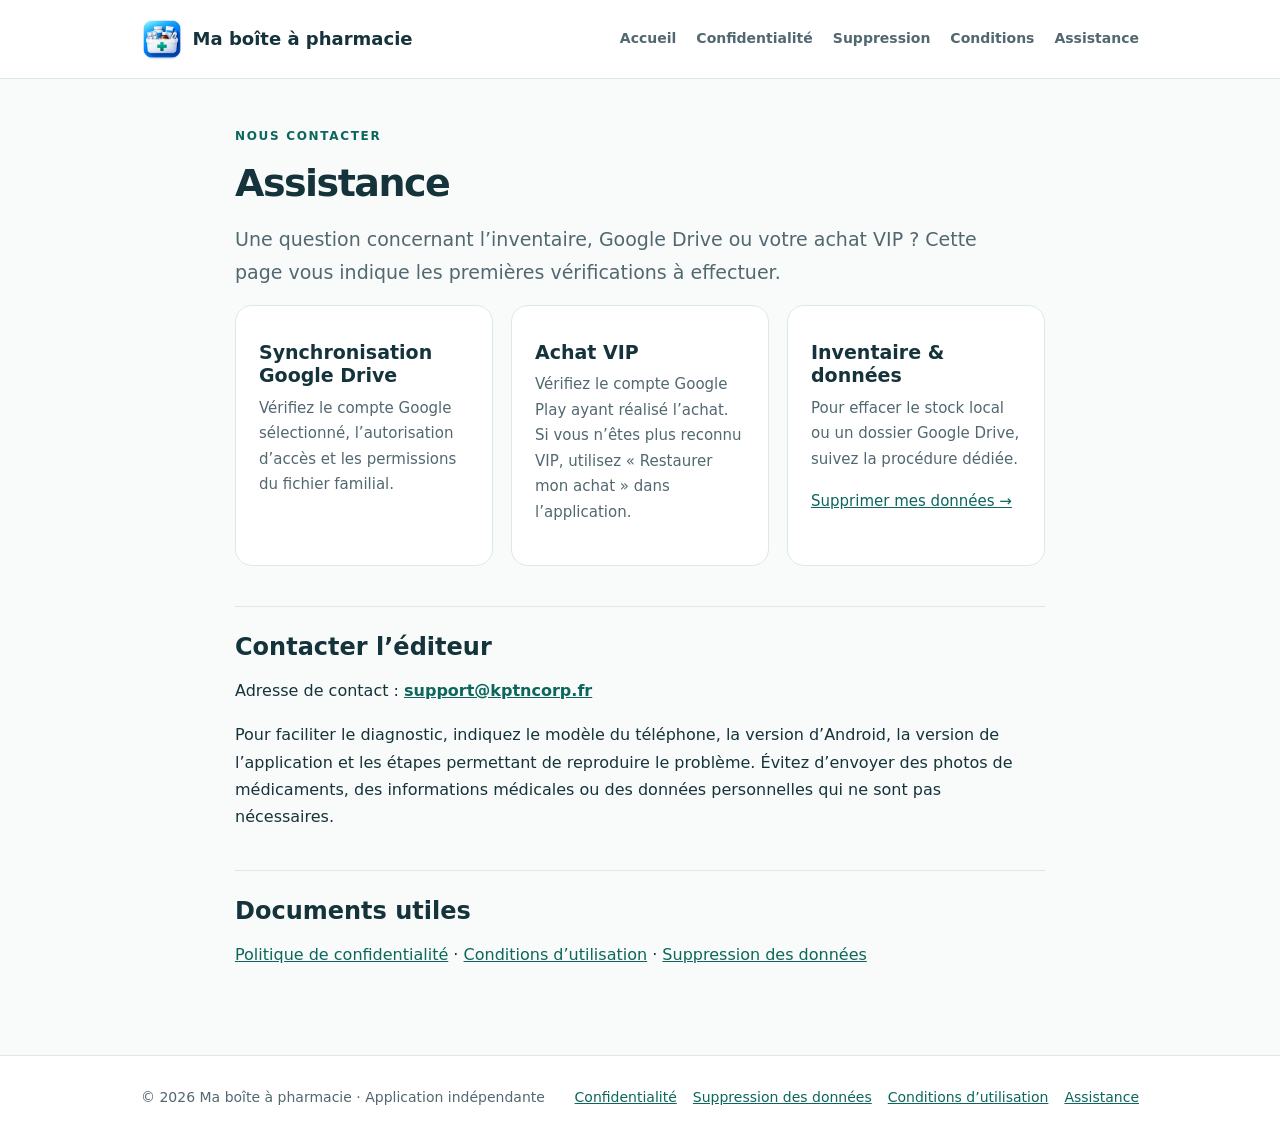
==== commit 6c21d387: "Changemet d'adresse email ## V2.3 (13 octobre 2026) - Adresse générale et données personnelles : con" ====
--- a/assistance.html
+++ b/assistance.html
@@ -1,2 +1,2 @@
 <!DOCTYPE html>
-<html lang="fr"><head><meta charset="utf-8"/><meta content="width=device-width,initial-scale=1" name="viewport"/><meta content="Aide et contact pour Ma boîte à pharmacie, synchronisation familiale et achat VIP." name="description"/><meta content="#0d806f" name="theme-color"/><title>Assistance · Ma boîte à pharmacie</title><link href="assets/style.css" rel="stylesheet"/><link href="favicon.ico" rel="icon" type="image/x-icon"/><link href="assets/icon-192.png" rel="icon" sizes="192x192" type="image/png"/><link href="assets/apple-touch-icon.png" rel="apple-touch-icon"/></head><body><a class="skip" href="#contenu">Aller au contenu</a><header class="top"><div class="wrap nav"><a class="brand" href="index.html"><img alt="" class="brand-icon" height="42" src="assets/icone-application.png" width="42"/> Ma boîte à pharmacie</a><nav aria-label="Navigation principale" class="links"><a href="index.html">Accueil</a><a href="confidentialite.html">Confidentialité</a><a href="suppression.html">Suppression</a><a href="conditions.html">Conditions</a><a href="assistance.html">Assistance</a></nav></div></header><main id="contenu"><div class="wrap doc"><span class="eyebrow">Nous contacter</span><h1>Assistance</h1><p class="lead">Une question concernant l’inventaire, Google Drive ou votre achat VIP ? Cette page vous indique les premières vérifications à effectuer.</p><div class="grid" style="grid-template-columns:repeat(auto-fit,minmax(220px,1fr))"><article class="tile"><h3>Synchronisation Google Drive</h3><p>Vérifiez le compte Google sélectionné, l’autorisation d’accès et les permissions du fichier familial.</p></article><article class="tile"><h3>Achat VIP</h3><p>Vérifiez le compte Google Play ayant réalisé l’achat. Si vous n’êtes plus reconnu VIP, utilisez « Restaurer mon achat » dans l’application.</p></article><article class="tile"><h3>Inventaire &amp; données</h3><p>Pour effacer le stock local ou un dossier Google Drive, suivez la procédure dédiée.</p><p><a href="suppression.html">Supprimer mes données →</a></p></article></div><h2>Contacter l’éditeur</h2><p>Adresse de contact : <strong><a href="mailto:kptn.dev.contact@gmail.com">kptn.dev.contact@gmail.com</a></strong></p><p>Pour faciliter le diagnostic, indiquez le modèle du téléphone, la version d’Android, la version de l’application et les étapes permettant de reproduire le problème. Évitez d’envoyer des photos de médicaments, des informations médicales ou des données personnelles qui ne sont pas nécessaires.</p><h2>Documents utiles</h2><p><a href="confidentialite.html">Politique de confidentialité</a> · <a href="conditions.html">Conditions d’utilisation</a> · <a href="suppression.html">Suppression des données</a></p></div></main><footer class="foot"><div class="wrap footflex"><span class="small">© 2026 Ma boîte à pharmacie · Application indépendante</span><nav><a href="confidentialite.html">Confidentialité</a><a href="suppression.html">Suppression des données</a><a href="conditions.html">Conditions d’utilisation</a><a href="assistance.html">Assistance</a></nav></div></footer></body></html>+<html lang="fr"><head><meta charset="utf-8"/><meta content="width=device-width,initial-scale=1" name="viewport"/><meta content="Aide et contact pour Ma boîte à pharmacie, synchronisation familiale et achat VIP." name="description"/><meta content="#0d806f" name="theme-color"/><title>Assistance · Ma boîte à pharmacie</title><link href="assets/style.css" rel="stylesheet"/><link href="favicon.ico" rel="icon" type="image/x-icon"/><link href="assets/icon-192.png" rel="icon" sizes="192x192" type="image/png"/><link href="assets/apple-touch-icon.png" rel="apple-touch-icon"/></head><body><a class="skip" href="#contenu">Aller au contenu</a><header class="top"><div class="wrap nav"><a class="brand" href="index.html"><img alt="" class="brand-icon" height="42" src="assets/icone-application.png" width="42"/> Ma boîte à pharmacie</a><nav aria-label="Navigation principale" class="links"><a href="index.html">Accueil</a><a href="confidentialite.html">Confidentialité</a><a href="suppression.html">Suppression</a><a href="conditions.html">Conditions</a><a href="assistance.html">Assistance</a></nav></div></header><main id="contenu"><div class="wrap doc"><span class="eyebrow">Nous contacter</span><h1>Assistance</h1><p class="lead">Une question concernant l’inventaire, Google Drive ou votre achat VIP ? Cette page vous indique les premières vérifications à effectuer.</p><div class="grid" style="grid-template-columns:repeat(auto-fit,minmax(220px,1fr))"><article class="tile"><h3>Synchronisation Google Drive</h3><p>Vérifiez le compte Google sélectionné, l’autorisation d’accès et les permissions du fichier familial.</p></article><article class="tile"><h3>Achat VIP</h3><p>Vérifiez le compte Google Play ayant réalisé l’achat. Si vous n’êtes plus reconnu VIP, utilisez « Restaurer mon achat » dans l’application.</p></article><article class="tile"><h3>Inventaire &amp; données</h3><p>Pour effacer le stock local ou un dossier Google Drive, suivez la procédure dédiée.</p><p><a href="suppression.html">Supprimer mes données →</a></p></article></div><h2>Contacter l’éditeur</h2><p>Adresse de contact : <strong><a href="mailto:support@kptncorp.fr">support@kptncorp.fr</a></strong></p><p>Pour faciliter le diagnostic, indiquez le modèle du téléphone, la version d’Android, la version de l’application et les étapes permettant de reproduire le problème. Évitez d’envoyer des photos de médicaments, des informations médicales ou des données personnelles qui ne sont pas nécessaires.</p><h2>Documents utiles</h2><p><a href="confidentialite.html">Politique de confidentialité</a> · <a href="conditions.html">Conditions d’utilisation</a> · <a href="suppression.html">Suppression des données</a></p></div></main><footer class="foot"><div class="wrap footflex"><span class="small">© 2026 Ma boîte à pharmacie · Application indépendante</span><nav><a href="confidentialite.html">Confidentialité</a><a href="suppression.html">Suppression des données</a><a href="conditions.html">Conditions d’utilisation</a><a href="assistance.html">Assistance</a></nav></div></footer></body></html>
